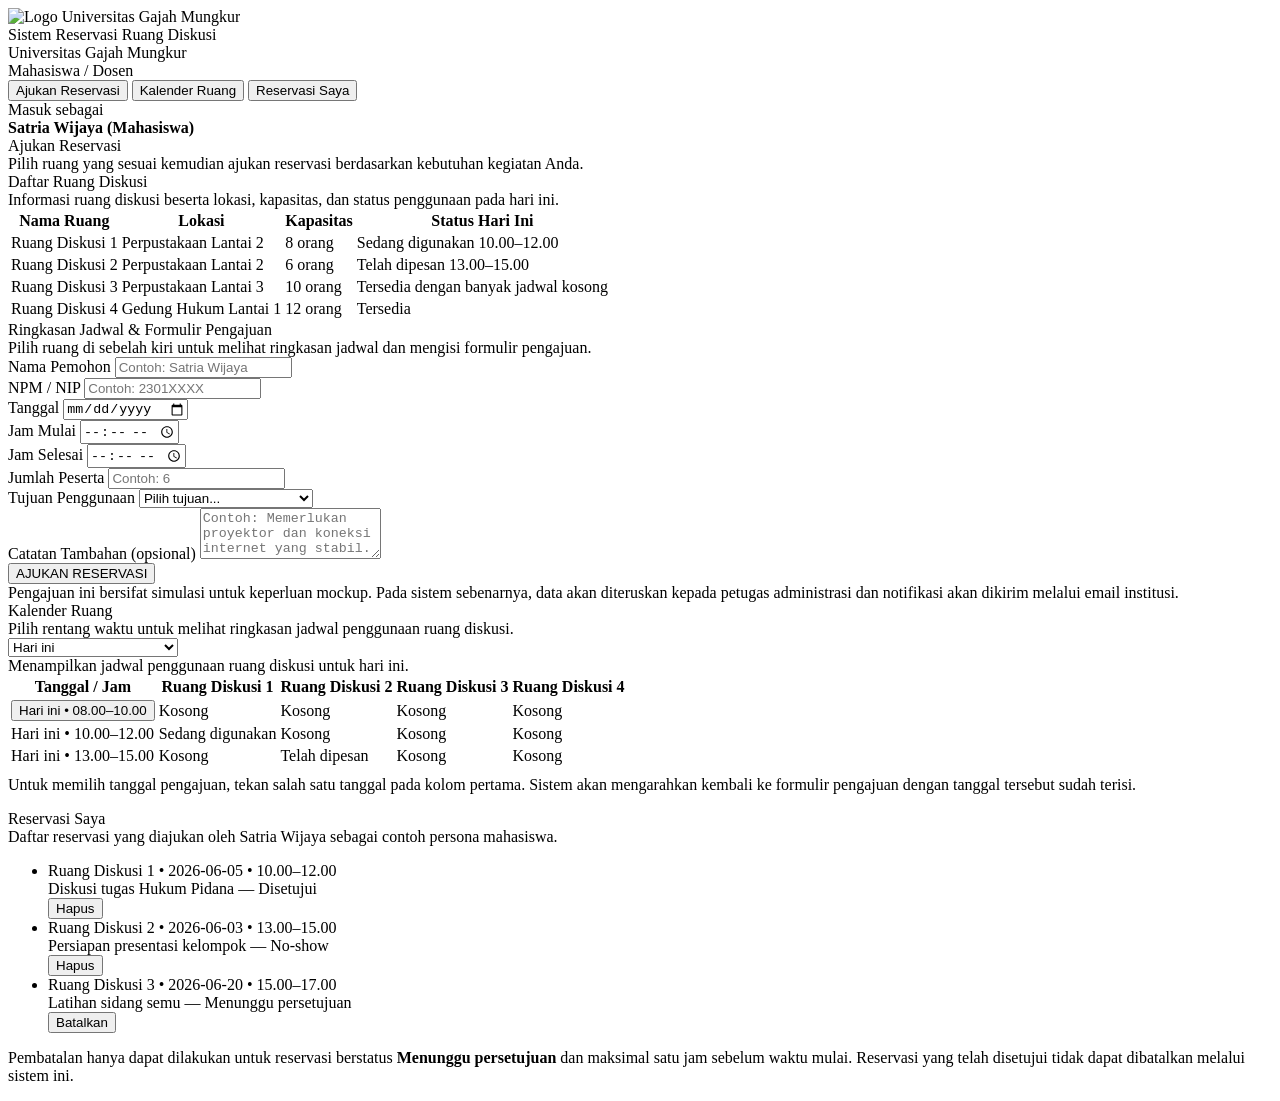
==== mahasiswa-dashboard.html @ 385577c7 "Add files via upload" ====
<!DOCTYPE html>
<html lang="id">
<head>
  <meta charset="UTF-8" />
  <title>Dashboard Mahasiswa – Sistem Reservasi Ruang Diskusi</title>
  <link rel="stylesheet" href="css/style-main.css">
</head>
<body class="app-body">
<div class="app-layout">
  <!-- Sidebar -->
  <aside class="app-sidebar">
    <div class="app-logo-block">
      <div class="login-logo-oval">
        <img src="assets/logo-ugmkrd.png" alt="Logo Universitas Gajah Mungkur">
      </div>
      <div class="app-logo-text">
        <div class="app-name">Sistem Reservasi Ruang Diskusi</div>
        <div class="app-univ">Universitas Gajah Mungkur</div>
      </div>
    </div>

    <div class="app-menu">
      <div class="app-menu-title">Mahasiswa / Dosen</div>
      <button class="app-menu-item active" data-page="home">Ajukan Reservasi</button>
      <button class="app-menu-item" data-page="calendar">Kalender Ruang</button>
      <button class="app-menu-item" data-page="mybookings">Reservasi Saya</button>
    </div>

    <div class="app-user-box">
      Masuk sebagai<br>
      <strong>Satria Wijaya (Mahasiswa)</strong>
    </div>
  </aside>

  <!-- Main -->
  <div class="app-main">
    <!-- Topbar -->
    <header class="app-topbar">
      <div>
        <div class="app-topbar-title" id="topbar-title">Ajukan Reservasi</div>
        <div class="app-topbar-sub" id="topbar-sub">
          Pilih ruang yang sesuai kemudian ajukan reservasi berdasarkan kebutuhan kegiatan Anda.
        </div>
      </div>
    </header>

    <!-- Content -->
    <main class="app-content">

      <!-- HALAMAN 1: Ajukan Reservasi -->
      <section id="page-home" class="page active">
        <section class="two-columns">
          <!-- Kiri: Daftar ruang -->
          <div class="card">
            <div class="card-header">
              <div>
                <div class="card-title">Daftar Ruang Diskusi</div>
                <div class="card-sub">
                  Informasi ruang diskusi beserta lokasi, kapasitas, dan status penggunaan pada hari ini.
                </div>
              </div>
            </div>
            <table id="rooms-table">
              <thead>
              <tr>
                <th>Nama Ruang</th>
                <th>Lokasi</th>
                <th>Kapasitas</th>
                <th>Status Hari Ini</th>
              </tr>
              </thead>
              <tbody>
              <tr data-room="Ruang Diskusi 1" data-status="sedang">
                <td>Ruang Diskusi 1</td>
                <td>Perpustakaan Lantai 2</td>
                <td>8 orang</td>
                <td>
                  <span class="badge-status status-sedang">
                    Sedang digunakan 10.00–12.00
                  </span>
                </td>
              </tr>
              <tr data-room="Ruang Diskusi 2" data-status="dipesan">
                <td>Ruang Diskusi 2</td>
                <td>Perpustakaan Lantai 2</td>
                <td>6 orang</td>
                <td>
                  <span class="badge-status status-menunggu">
                    Telah dipesan 13.00–15.00
                  </span>
                </td>
              </tr>
              <tr data-room="Ruang Diskusi 3" data-status="tersedia">
                <td>Ruang Diskusi 3</td>
                <td>Perpustakaan Lantai 3</td>
                <td>10 orang</td>
                <td>
                  <span class="badge-status status-disetujui">
                    Tersedia dengan banyak jadwal kosong
                  </span>
                </td>
              </tr>
              <tr data-room="Ruang Diskusi 4" data-status="tersedia">
                <td>Ruang Diskusi 4</td>
                <td>Gedung Hukum Lantai 1</td>
                <td>12 orang</td>
                <td>
                  <span class="badge-status status-disetujui">
                    Tersedia
                  </span>
                </td>
              </tr>
              </tbody>
            </table>
          </div>

          <!-- Kanan: Ringkasan + Form -->
          <div class="card">
            <div class="card-header">
              <div>
                <div class="card-title" id="selected-room-title">
                  Ringkasan Jadwal & Formulir Pengajuan
                </div>
                <div class="card-sub" id="selected-room-sub">
                  Pilih ruang di sebelah kiri untuk melihat ringkasan jadwal dan mengisi formulir pengajuan.
                </div>
              </div>
            </div>

            <!-- Alert feedback -->
            <div id="alert-box" class="alert-box" hidden></div>

            <!-- Mini Kalender -->
            <div id="mini-calendar-wrapper" class="mini-calendar" hidden>
              <div class="mini-calendar-title">Ringkasan Jadwal Hari Ini</div>
              <div class="mini-calendar-row">
                <div class="mini-slot slot-tersedia">08.00–10.00</div>
                <div class="mini-slot slot-terisi">10.00–12.00</div>
                <div class="mini-slot slot-terisi-merah">13.00–15.00</div>
                <div class="mini-slot slot-tersedia">15.00–17.00</div>
              </div>
              <div class="small-muted">
                Hijau menunjukkan jadwal yang masih tersedia, warna oranye menandakan jadwal yang telah dipesan,
                sedangkan warna merah tua menandakan jadwal yang sedang digunakan pada saat ini.
              </div>
            </div>

            <!-- Form -->
            <form id="form-reservasi">
              <div class="form-group">
                <label for="nama_pemohon">Nama Pemohon</label>
                <input type="text" id="nama_pemohon" class="form-input" placeholder="Contoh: Satria Wijaya">
              </div>
              <div class="form-group">
                <label for="identitas">NPM / NIP</label>
                <input type="text" id="identitas" class="form-input" placeholder="Contoh: 2301XXXX">
              </div>
              <div class="form-row">
                <div class="form-group">
                  <label for="tanggal">Tanggal</label>
                  <input type="date" id="tanggal" class="form-input">
                </div>
                <div class="form-group">
                  <label for="jam_mulai">Jam Mulai</label>
                  <input type="time" id="jam_mulai" class="form-input">
                </div>
                <div class="form-group">
                  <label for="jam_selesai">Jam Selesai</label>
                  <input type="time" id="jam_selesai" class="form-input">
                </div>
              </div>
              <div class="form-row">
                <div class="form-group">
                  <label for="jumlah_peserta">Jumlah Peserta</label>
                  <input type="number" id="jumlah_peserta" class="form-input" min="1" placeholder="Contoh: 6">
                </div>
                <div class="form-group">
                  <label for="tujuan">Tujuan Penggunaan</label>
                  <select id="tujuan" class="form-input">
                    <option value="">Pilih tujuan...</option>
                    <option>Diskusi tugas perkuliahan</option>
                    <option>Persiapan presentasi</option>
                    <option>Latihan sidang semu</option>
                    <option>Konsultasi tugas akhir</option>
                  </select>
                </div>
              </div>
              <div class="form-group">
                <label for="catatan">Catatan Tambahan (opsional)</label>
                <textarea id="catatan" class="form-input" rows="3"
                          placeholder="Contoh: Memerlukan proyektor dan koneksi internet yang stabil."></textarea>
              </div>
              <div class="form-actions">
                <button type="button" id="btn-ajukan" class="btn-primary form-submit-btn">
                  AJUKAN RESERVASI
                </button>
                <div class="small-muted">
                  Pengajuan ini bersifat simulasi untuk keperluan mockup. Pada sistem sebenarnya, data akan diteruskan
                  kepada petugas administrasi dan notifikasi akan dikirim melalui email institusi.
                </div>
              </div>
            </form>
          </div>
        </section>
      </section>

      <!-- HALAMAN 2: Kalender Ruang -->
      <section id="page-calendar" class="page">
        <div class="card">
          <div class="card-header">
            <div>
              <div class="card-title">Kalender Ruang</div>
              <div class="card-sub">
                Pilih rentang waktu untuk melihat ringkasan jadwal penggunaan ruang diskusi.
              </div>
            </div>
            <div>
              <select id="range-select" class="form-input" style="min-width: 170px;">
                <option value="today">Hari ini</option>
                <option value="week">7 hari ke depan</option>
                <option value="month">Bulan ini</option>
              </select>
            </div>
          </div>

          <div class="small-muted" id="range-caption">
            Menampilkan jadwal penggunaan ruang diskusi untuk hari ini.
          </div>

          <table class="calendar-table">
            <thead>
            <tr>
              <th>Tanggal / Jam</th>
              <th>Ruang Diskusi 1</th>
              <th>Ruang Diskusi 2</th>
              <th>Ruang Diskusi 3</th>
              <th>Ruang Diskusi 4</th>
            </tr>
            </thead>
            <tbody id="calendar-body">
            <!-- konten diisi via JavaScript -->
            </tbody>
          </table>

          <p class="small-muted" style="margin-top:8px;">
            Untuk memilih tanggal pengajuan, tekan salah satu tanggal pada kolom pertama.
            Sistem akan mengarahkan kembali ke formulir pengajuan dengan tanggal tersebut sudah terisi.
          </p>
        </div>
      </section>

      <!-- HALAMAN 3: Reservasi Saya -->
      <section id="page-mybookings" class="page">
        <div class="card">
          <div class="card-header">
            <div>
              <div class="card-title">Reservasi Saya</div>
              <div class="card-sub">
                Daftar reservasi yang diajukan oleh Satria Wijaya sebagai contoh persona mahasiswa.
              </div>
            </div>
          </div>
          <ul class="timeline" id="timeline-reservasi">
            <li class="timeline-item"
                data-status="Disetujui"
                data-tanggal="2026-06-05"
                data-jam-mulai="10:00">
              <div>
                <div class="timeline-main">
                  Ruang Diskusi 1 • 2026-06-05 • 10.00–12.00
                </div>
                <div class="timeline-sub">
                  Diskusi tugas Hukum Pidana —
                  <span class="label-status label-disetujui">Disetujui</span>
                </div>
              </div>
              <div class="timeline-actions">
                <button type="button" class="btn-secondary btn-hapus">
                  Hapus
                </button>
              </div>
            </li>

            <li class="timeline-item"
                data-status="No-show"
                data-tanggal="2026-06-03"
                data-jam-mulai="13:00">
              <div>
                <div class="timeline-main">
                  Ruang Diskusi 2 • 2026-06-03 • 13.00–15.00
                </div>
                <div class="timeline-sub">
                  Persiapan presentasi kelompok —
                  <span class="label-status label-noshow">No-show</span>
                </div>
              </div>
              <div class="timeline-actions">
                <button type="button" class="btn-secondary btn-hapus">
                  Hapus
                </button>
              </div>
            </li>

            <li class="timeline-item"
                data-status="Menunggu"
                data-tanggal="2026-06-20"
                data-jam-mulai="15:00">
              <div>
                <div class="timeline-main">
                  Ruang Diskusi 3 • 2026-06-20 • 15.00–17.00
                </div>
                <div class="timeline-sub">
                  Latihan sidang semu —
                  <span class="label-status label-menunggu">Menunggu persetujuan</span>
                </div>
              </div>
              <div class="timeline-actions">
                <button type="button" class="btn-secondary btn-batal">
                  Batalkan
                </button>
              </div>
            </li>
          </ul>
          <p class="small-muted" style="margin-top:8px;">
            Pembatalan hanya dapat dilakukan untuk reservasi berstatus
            <strong>Menunggu persetujuan</strong> dan maksimal satu jam sebelum waktu mulai.
            Reservasi yang telah disetujui tidak dapat dibatalkan melalui sistem ini.
          </p>
        </div>
      </section>
    </main>
  </div>
</div>

<script>
  // ===============================
  // Navigasi menu sidebar
  // ===============================
  const menuItems = document.querySelectorAll('.app-menu-item');
  const pages = document.querySelectorAll('.page');
  const topbarTitle = document.getElementById('topbar-title');
  const topbarSub = document.getElementById('topbar-sub');

  menuItems.forEach(btn => {
    btn.addEventListener('click', () => {
      menuItems.forEach(b => b.classList.remove('active'));
      btn.classList.add('active');

      const page = btn.getAttribute('data-page'); // home / calendar / mybookings

      pages.forEach(p => {
        p.classList.remove('active');
        if (p.id === 'page-' + page) p.classList.add('active');
      });

      if (page === 'home') {
        topbarTitle.textContent = 'Ajukan Reservasi';
        topbarSub.textContent =
          'Pilih ruang yang sesuai kemudian ajukan reservasi berdasarkan kebutuhan kegiatan Anda.';
      } else if (page === 'calendar') {
        topbarTitle.textContent = 'Kalender Ruang';
        topbarSub.textContent =
          'Tinjau jadwal penggunaan ruang dan pilih tanggal yang sesuai sebelum mengajukan reservasi.';
      } else {
        topbarTitle.textContent = 'Reservasi Saya';
        topbarSub.textContent =
          'Pantau status reservasi dan kelola pembatalan sesuai ketentuan yang berlaku.';
      }
    });
  });

  // ===============================
  // Ajukan Reservasi: pilih ruang
  // ===============================
  const rows = document.querySelectorAll('#rooms-table tbody tr');
  const selectedTitle = document.getElementById('selected-room-title');
  const selectedSub = document.getElementById('selected-room-sub');
  const miniCal = document.getElementById('mini-calendar-wrapper');
  const alertBox = document.getElementById('alert-box');
  let selectedRoomName = '';

  function showAlert(message, type = 'info') {
    alertBox.textContent = message;
    alertBox.className = 'alert-box ' + 'alert-' + type;
    alertBox.hidden = false;
  }

  function clearAlert() {
    alertBox.hidden = true;
  }

  rows.forEach(row => {
    row.addEventListener('click', () => {
      const roomName = row.getAttribute('data-room');
      const status = row.getAttribute('data-status'); // sedang / dipesan / tersedia

      // Reset highlight
      rows.forEach(r => r.classList.remove('selected-row', 'selected-row-merah'));

      if (status === 'sedang') {
        // Ruang sedang digunakan
        showAlert(
          'Ruang ini sedang digunakan pada rentang waktu tertentu. ' +
          'Silakan memilih ruang lain atau mengajukan pada jam yang berbeda.',
          'warning'
        );
        row.classList.add('selected-row-merah');
        selectedRoomName = '';
        miniCal.hidden = true;
        return;
      }

      // Ruang dipesan sebagian hari, masih boleh dipilih dengan perhatian
      if (status === 'dipesan') {
        showAlert(
          'Sebagian jadwal ruang ini telah dipesan. ' +
          'Silakan memperhatikan jadwal pada ringkasan sebelum mengajukan reservasi.',
          'info'
        );
      } else {
        clearAlert();
      }

      selectedRoomName = roomName;
      selectedTitle.textContent = 'Ringkasan Jadwal & Formulir – ' + roomName;
      selectedSub.textContent =
        'Silakan mengisi tanggal, jam, dan tujuan penggunaan untuk mengajukan reservasi ' + roomName + '.';
      miniCal.hidden = false;

      row.classList.add('selected-row');
      const namaField = document.getElementById('nama_pemohon');
      if (namaField) namaField.focus();
    });
  });

  // ===============================
  // Ajukan Reservasi: tombol dinamis + tambah ke Reservasi Saya
  // ===============================
  const btnAjukan = document.getElementById('btn-ajukan');
  const form = document.getElementById('form-reservasi');

  btnAjukan.addEventListener('click', () => {
    clearAlert();

    if (!selectedRoomName) {
      alert('Silakan memilih ruang diskusi terlebih dahulu pada tabel di sebelah kiri.');
      return;
    }

    const nama = document.getElementById('nama_pemohon').value.trim();
    const identitas = document.getElementById('identitas').value.trim();
    const tanggal = document.getElementById('tanggal').value;
    const jamMulai = document.getElementById('jam_mulai').value;
    const jamSelesai = document.getElementById('jam_selesai').value;
    const jumlah = document.getElementById('jumlah_peserta').value;
    const tujuan = document.getElementById('tujuan').value;

    if (!nama || !identitas || !tanggal || !jamMulai || !jamSelesai || !jumlah || !tujuan) {
      showAlert('Mohon melengkapi seluruh isian wajib pada formulir pengajuan.', 'warning');
      return;
    }

    // Simulasi loading
    btnAjukan.disabled = true;
    const originalText = btnAjukan.textContent;
    btnAjukan.textContent = 'Mengirim...';

    setTimeout(() => {
      btnAjukan.disabled = false;
      btnAjukan.textContent = originalText;

      const timelineList = document.getElementById('timeline-reservasi');
      if (timelineList) {
        const li = document.createElement('li');
        li.className = 'timeline-item';
        li.dataset.status = 'Menunggu';
        li.dataset.tanggal = tanggal;
        li.dataset.jamMulai = jamMulai;

        li.innerHTML = `
          <div>
            <div class="timeline-main">
              ${selectedRoomName} • ${tanggal} • ${jamMulai}–${jamSelesai}
            </div>
            <div class="timeline-sub">
              ${tujuan} —
              <span class="label-status label-menunggu">Menunggu persetujuan</span>
            </div>
          </div>
          <div class="timeline-actions">
            <button type="button" class="btn-secondary btn-batal">
              Batalkan
            </button>
          </div>
        `;

        timelineList.appendChild(li);
        attachHandlersForItem(li);
      }

      // Update status ruang yang baru diajukan (simulasi)
      rows.forEach(r => {
        if (r.getAttribute('data-room') === selectedRoomName) {
          r.setAttribute('data-status', 'dipesan');
          const badge = r.querySelector('.badge-status');
          if (badge) {
            badge.textContent = 'Ada pengajuan baru (menunggu)';
            badge.className = 'badge-status status-menunggu';
          }
        }
      });

      showAlert(
        'Pengajuan reservasi telah dikirim sebagai simulasi. ' +
        'Silakan menunggu pemberitahuan lebih lanjut dari petugas administrasi.',
        'success'
      );

      form.reset();
      selectedRoomName = '';
      miniCal.hidden = true;
    }, 800);
  });

  // ===============================
  // Kalender Ruang: dropdown & isi tabel dinamis
  // ===============================
  const rangeSelect = document.getElementById('range-select');
  const rangeCaption = document.getElementById('range-caption');
  const calendarBody = document.getElementById('calendar-body');

  const calendarData = {
    today: [
      {
        label: 'Hari ini • 08.00–10.00',
        tanggal: '2026-06-13',
        clickable: true,
        r1: 'Kosong',
        r1Status: 'disetujui',
        r2: 'Kosong',
        r2Status: 'disetujui',
        r3: 'Kosong',
        r3Status: 'disetujui',
        r4: 'Kosong',
        r4Status: 'disetujui'
      },
      {
        label: 'Hari ini • 10.00–12.00',
        tanggal: '',
        clickable: false,
        r1: 'Sedang digunakan',
        r1Status: 'sedang',
        r2: 'Kosong',
        r2Status: 'disetujui',
        r3: 'Kosong',
        r3Status: 'disetujui',
        r4: 'Kosong',
        r4Status: 'disetujui'
      },
      {
        label: 'Hari ini • 13.00–15.00',
        tanggal: '',
        clickable: false,
        r1: 'Kosong',
        r1Status: 'disetujui',
        r2: 'Telah dipesan',
        r2Status: 'menunggu',
        r3: 'Kosong',
        r3Status: 'disetujui',
        r4: 'Kosong',
        r4Status: 'disetujui'
      }
    ],
    week: [
      {
        label: 'Senin, 15 Jun 2026 • 08.00–10.00',
        tanggal: '2026-06-15',
        clickable: true,
        r1: 'Kosong',
        r1Status: 'disetujui',
        r2: 'Kosong',
        r2Status: 'disetujui',
        r3: 'Kosong',
        r3Status: 'disetujui',
        r4: 'Kosong',
        r4Status: 'disetujui'
      },
      {
        label: 'Rabu, 17 Jun 2026 • 13.00–15.00',
        tanggal: '2026-06-17',
        clickable: true,
        r1: 'Kosong',
        r1Status: 'disetujui',
        r2: 'Kelompok Pidana',
        r2Status: 'menunggu',
        r3: 'Kosong',
        r3Status: 'disetujui',
        r4: 'Kosong',
        r4Status: 'disetujui'
      },
      {
        label: 'Jumat, 19 Jun 2026 • 15.00–17.00',
        tanggal: '2026-06-19',
        clickable: true,
        r1: 'Kosong',
        r1Status: 'disetujui',
        r2: 'Kosong',
        r2Status: 'disetujui',
        r3: 'Sidang semu',
        r3Status: 'menunggu',
        r4: 'Kosong',
        r4Status: 'disetujui'
      }
    ],
    month: [
      {
        label: 'Minggu ke‑1 Bulan Ini',
        tanggal: '',
        clickable: false,
        r1: 'Padat siang hari',
        r1Status: 'menunggu',
        r2: 'Cukup longgar',
        r2Status: 'disetujui',
        r3: 'Beberapa no-show',
        r3Status: 'noshow',
        r4: 'Kosong sebagian besar',
        r4Status: 'disetujui'
      },
      {
        label: 'Minggu ke‑2 Bulan Ini',
        tanggal: '',
        clickable: false,
        r1: 'Cenderung penuh',
        r1Status: 'sedang',
        r2: 'Padat pagi',
        r2Status: 'menunggu',
        r3: 'Kosong',
        r3Status: 'disetujui',
        r4: 'Kosong',
        r4Status: 'disetujui'
      },
      {
        label: 'Minggu ke‑3 Bulan Ini',
        tanggal: '',
        clickable: false,
        r1: 'Kosong',
        r1Status: 'disetujui',
        r2: 'Kosong',
        r2Status: 'disetujui',
        r3: 'Kosong',
        r3Status: 'disetujui',
        r4: 'Kosong',
        r4Status: 'disetujui'
      }
    ]
  };

  function makeStatusBadge(text, statusKey) {
    let cls = 'status-disetujui';
    if (statusKey === 'sedang') cls = 'status-sedang';
    if (statusKey === 'menunggu') cls = 'status-menunggu';
    if (statusKey === 'noshow') cls = 'status-noshow';
    return '<span class="badge-status ' + cls + '">' + text + '</span>';
  }

  function renderCalendar(rangeKey) {
    const rowsData = calendarData[rangeKey];
    calendarBody.innerHTML = '';

    rowsData.forEach(row => {
      const tr = document.createElement('tr');

      const tdLabel = document.createElement('td');
      if (row.clickable && row.tanggal) {
        const btn = document.createElement('button');
        btn.type = 'button';
        btn.className = 'calendar-date';
        btn.setAttribute('data-tanggal', row.tanggal);
        btn.textContent = row.label;

        btn.addEventListener('click', () => {
          const tanggal = btn.getAttribute('data-tanggal');
          const formTanggal = document.getElementById('tanggal');
          if (formTanggal) formTanggal.value = tanggal;

          pages.forEach(p => p.classList.remove('active'));
          document.getElementById('page-home').classList.add('active');

          menuItems.forEach(m => m.classList.remove('active'));
          document.querySelector('.app-menu-item[data-page="home"]').classList.add('active');

          topbarTitle.textContent = 'Ajukan Reservasi';
          topbarSub.textContent =
            'Pilih ruang yang sesuai kemudian ajukan reservasi berdasarkan kebutuhan kegiatan Anda.';

          const jamMulai = document.getElementById('jam_mulai');
          if (jamMulai) jamMulai.focus();

          showAlert(
            'Tanggal pada formulir telah disesuaikan dengan pilihan Anda di menu Kalender Ruang.',
            'info'
          );
        });

        tdLabel.appendChild(btn);
      } else {
        tdLabel.textContent = row.label;
      }
      tr.appendChild(tdLabel);

      const tdR1 = document.createElement('td');
      tdR1.innerHTML = makeStatusBadge(row.r1, row.r1Status);
      tr.appendChild(tdR1);

      const tdR2 = document.createElement('td');
      tdR2.innerHTML = makeStatusBadge(row.r2, row.r2Status);
      tr.appendChild(tdR2);

      const tdR3 = document.createElement('td');
      tdR3.innerHTML = makeStatusBadge(row.r3, row.r3Status);
      tr.appendChild(tdR3);

      const tdR4 = document.createElement('td');
      tdR4.innerHTML = makeStatusBadge(row.r4, row.r4Status);
      tr.appendChild(tdR4);

      calendarBody.appendChild(tr);
    });
  }

  rangeSelect.addEventListener('change', () => {
    const value = rangeSelect.value;
    if (value === 'today') {
      rangeCaption.textContent = 'Menampilkan jadwal penggunaan ruang diskusi untuk hari ini.';
    } else if (value === 'week') {
      rangeCaption.textContent = 'Menampilkan ringkasan jadwal penggunaan ruang diskusi untuk tujuh hari ke depan.';
    } else {
      rangeCaption.textContent = 'Menampilkan ringkasan jadwal penggunaan ruang diskusi untuk bulan ini.';
    }
    renderCalendar(value);
  });

  renderCalendar('today');

  // ===============================
  // Reservasi Saya: Batalkan + Hapus
  // ===============================
  const timeline = document.getElementById('timeline-reservasi');

  function canCancel(item) {
    const status = item.dataset.status;
    if (status !== 'Menunggu') {
      alert('Reservasi ini tidak dapat dibatalkan karena tidak berstatus "Menunggu persetujuan".');
      return false;
    }

    const tanggalStr = item.dataset.tanggal;
    const jamMulaiStr = item.dataset.jamMulai;

    if (!tanggalStr || !jamMulaiStr) return true;

    const now = new Date();
    const mulai = new Date(tanggalStr + 'T' + jamMulaiStr + ':00');

    const selisihMs = mulai - now;
    const satuJamMs = 60 * 60 * 1000;

    if (selisihMs < satuJamMs) {
      alert('Reservasi hanya dapat dibatalkan maksimal satu jam sebelum waktu mulai.');
      return false;
    }
    return true;
  }

  function attachHandlersForItem(li) {
    const btnBatal = li.querySelector('.btn-batal');
    const btnHapus = li.querySelector('.btn-hapus');

    if (btnBatal) {
      btnBatal.addEventListener('click', () => {
        if (!canCancel(li)) return;
        if (!confirm('Apakah Anda yakin ingin membatalkan reservasi ini?')) return;

        li.dataset.status = 'Dibatalkan';
        const label = li.querySelector('.label-status');
        if (label) {
          label.textContent = 'Dibatalkan oleh pengguna';
          label.className = 'label-status label-dibatalkan';
        }
        li.querySelector('.timeline-actions').innerHTML =
          '<span class="small-muted">Dibatalkan</span>';
      });
    }

    if (btnHapus) {
      btnHapus.addEventListener('click', () => {
        if (!confirm('Hapus reservasi ini dari daftar riwayat di tampilan Anda?')) return;
        li.remove();
      });
    }
  }

  document.querySelectorAll('#timeline-reservasi .timeline-item')
    .forEach(attachHandlersForItem);
</script>
</body>
</html>
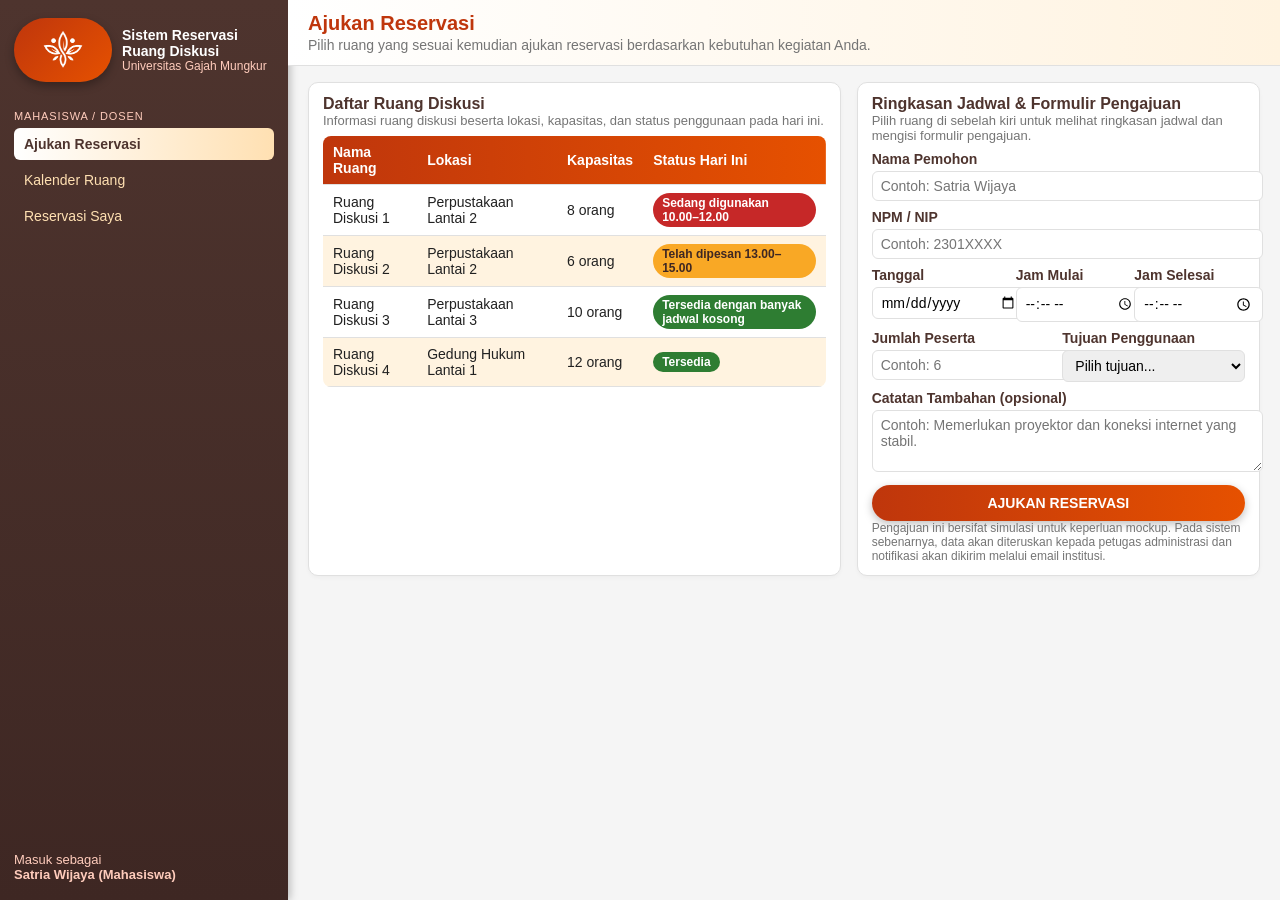
==== commit aa5ac439: "Update mahasiswa-dashboard.html" ====
--- a/mahasiswa-dashboard.html
+++ b/mahasiswa-dashboard.html
@@ -3,7 +3,7 @@
 <head>
   <meta charset="UTF-8" />
   <title>Dashboard Mahasiswa – Sistem Reservasi Ruang Diskusi</title>
-  <link rel="stylesheet" href="css/style-main.css">
+  <link rel="stylesheet" href="style-main.css">
 </head>
 <body class="app-body">
 <div class="app-layout">
@@ -11,7 +11,7 @@
   <aside class="app-sidebar">
     <div class="app-logo-block">
       <div class="login-logo-oval">
-        <img src="assets/logo-ugmkrd.png" alt="Logo Universitas Gajah Mungkur">
+        <img src="logo-ugmkrd.png" alt="Logo Universitas Gajah Mungkur">
       </div>
       <div class="app-logo-text">
         <div class="app-name">Sistem Reservasi Ruang Diskusi</div>
@@ -804,4 +804,4 @@
     .forEach(attachHandlersForItem);
 </script>
 </body>
-</html>+</html>
--- a/style-main.css
+++ b/style-main.css
@@ -0,0 +1,646 @@
+:root {
+  --primary: #E65100;
+  --primary-soft: #FFF3E0;
+  --primary-dark: #BF360C;
+  --bg: #FFF8F2;
+  --surface: #FFFFFF;
+  --border: #E0E0E0;
+  --text-main: #212121;
+  --text-muted: #757575;
+  --success: #2E7D32;
+  --warning: #F9A825;
+  --danger: #C62828;
+}
+
+/* ===== Global ===== */
+body {
+  margin: 0;
+  font-family: "Segoe UI", Arial, sans-serif;
+  color: var(--text-main);
+}
+
+/* ===== Background login / landing ===== */
+body.landing-body {
+  background: linear-gradient(135deg, #FFB74D, #F57C00);
+}
+
+/* ===== Tombol umum ===== */
+.btn-primary,
+.btn-secondary {
+  text-decoration: none;
+  display: inline-block;
+  padding: 10px 18px;
+  border-radius: 999px;
+  font-size: 14px;
+  font-weight: 700;
+  cursor: pointer;
+  transition: transform 0.08s ease, box-shadow 0.08s ease, filter 0.08s ease;
+}
+
+.btn-primary {
+  background: linear-gradient(90deg, var(--primary-dark), var(--primary));
+  color: #FFFFFF;
+  box-shadow: 0 3px 8px rgba(0,0,0,0.25);
+  border: none;
+}
+
+.btn-primary:hover {
+  filter: brightness(1.05);
+  transform: translateY(-1px);
+  box-shadow: 0 5px 12px rgba(0,0,0,0.28);
+}
+
+.btn-secondary {
+  background: #ECEFF1;
+  color: #263238;
+  border: 1px solid #B0BEC5;
+  box-shadow: 0 2px 4px rgba(0,0,0,0.12);
+}
+
+.btn-secondary:hover {
+  filter: brightness(0.98);
+  transform: translateY(-1px);
+  box-shadow: 0 4px 8px rgba(0,0,0,0.16);
+}
+
+/* ===== Landing (opsional) ===== */
+.landing-container {
+  min-height: 100vh;
+  display: flex;
+  flex-direction: column;
+  align-items: center;
+  justify-content: center;
+  text-align: center;
+  padding: 24px;
+}
+
+.landing-container h1 {
+  font-size: 28px;
+  margin-bottom: 4px;
+  color: var(--primary-dark);
+  font-weight: 700;
+}
+
+.landing-container h2 {
+  font-size: 18px;
+  margin-top: 0;
+  margin-bottom: 16px;
+  color: #4E342E;
+  font-weight: 600;
+}
+
+.landing-container p {
+  font-size: 14px;
+  color: var(--text-muted);
+  margin-bottom: 20px;
+}
+
+.landing-buttons {
+  display: flex;
+  gap: 12px;
+  flex-wrap: wrap;
+  justify-content: center;
+}
+
+/* ===== Layout login ===== */
+.login-wrapper {
+  min-height: 100vh;
+  display: flex;
+  align-items: center;
+  justify-content: center;
+  padding: 24px;
+}
+
+.login-card {
+  width: 380px;
+  max-width: 100%;
+  background: #FFFFFF;
+  border-radius: 16px;
+  box-shadow:
+    0 16px 40px rgba(0,0,0,0.18),
+    0 0 0 1px rgba(255,255,255,0.8);
+  padding: 26px 26px 22px;
+}
+
+/* Header login */
+.login-header {
+  display: flex;
+  align-items: center;
+  gap: 12px;
+  margin-bottom: 18px;
+}
+
+/* Logo oval */
+.login-logo-oval {
+  width: 140px;
+  height: 64px;
+  border-radius: 999px;
+  background: linear-gradient(135deg, var(--primary-dark), var(--primary));
+  display: flex;
+  align-items: center;
+  justify-content: center;
+  box-shadow: 0 4px 10px rgba(0,0,0,0.30);
+  overflow: hidden;
+}
+
+.login-logo-oval img {
+  width: 80%;
+  height: auto;
+  object-fit: contain;
+}
+
+.login-title-block {
+  display: flex;
+  flex-direction: column;
+}
+
+.login-app-name {
+  font-size: 14px;
+  font-weight: 700;
+  color: #4E342E;
+}
+
+.login-univ-name {
+  font-size: 12px;
+  color: var(--text-muted);
+}
+
+/* Form login */
+.login-form {
+  display: flex;
+  flex-direction: column;
+  gap: 6px;
+  margin-top: 4px;
+}
+
+.login-label {
+  font-size: 12px;
+  font-weight: 600;
+  color: #4E342E;
+}
+
+.login-input {
+  width: 100%;
+  padding: 8px 10px;
+  border-radius: 8px;
+  border: 1px solid var(--border);
+  font-size: 13px;
+  font-family: inherit;
+  margin-bottom: 4px;
+  background-color: #FAFAFA;
+  transition: border-color 0.1s ease, box-shadow 0.1s ease, background-color 0.1s ease;
+}
+
+.login-input:focus {
+  outline: none;
+  border-color: var(--primary);
+  background-color: #FFFFFF;
+  box-shadow: 0 0 0 1px rgba(230,81,0,0.18);
+}
+
+.login-btn {
+  width: 100%;
+  margin-top: 8px;
+}
+
+.login-small-link {
+  font-size: 11px;
+  color: var(--text-muted);
+  margin-top: 6px;
+}
+
+.login-divider {
+  margin: 18px 0 12px;
+  border: none;
+  border-top: 1px solid #EEEEEE;
+}
+
+.login-guest-section {
+  text-align: center;
+}
+
+.login-guest-text {
+  font-size: 12px;
+  color: #FBE9E7;
+  margin-bottom: 8px;
+}
+
+.login-guest-btn {
+  width: 100%;
+}
+
+@media (max-width: 480px) {
+  .login-card {
+    padding: 20px 18px 18px;
+  }
+
+  .login-logo-oval {
+    width: 120px;
+    height: 56px;
+  }
+}
+
+/* ===================================== */
+/* ===== Layout aplikasi dashboard ===== */
+/* ===================================== */
+.app-body {
+  margin: 0;
+  background: #F5F5F5;
+}
+
+.app-layout {
+  display: flex;
+  min-height: 100vh;
+}
+
+/* Sidebar */
+.app-sidebar {
+  width: 260px;
+  background: linear-gradient(180deg, #4E342E, #3E2723);
+  color: #FFFFFF;
+  padding: 18px 14px;
+  box-shadow: 2px 0 8px rgba(0,0,0,0.25);
+  display: flex;
+  flex-direction: column;
+}
+
+.app-logo-block {
+  display: flex;
+  align-items: center;
+  gap: 10px;
+  margin-bottom: 20px;
+}
+
+.app-logo-text .app-name {
+  font-size: 14px;
+  font-weight: 700;
+}
+
+.app-logo-text .app-univ {
+  font-size: 12px;
+  color: #FFCCBC;
+}
+
+.app-user-box {
+  margin-top: auto;
+  font-size: 13px;
+  color: #FFCCBC;
+}
+
+/* Menu sidebar */
+.app-menu {
+  margin-top: 8px;
+}
+
+.app-menu-title {
+  font-size: 11px;
+  text-transform: uppercase;
+  letter-spacing: 0.08em;
+  color: #FFCCBC;
+  margin-bottom: 6px;
+}
+
+.app-menu-item {
+  width: 100%;
+  text-align: left;
+  padding: 8px 10px;
+  margin-bottom: 4px;
+  border-radius: 6px;
+  border: none;
+  background: transparent;
+  color: #FFE0B2;
+  font-size: 14px;
+  font-weight: 500;
+  cursor: pointer;
+}
+
+.app-menu-item:hover {
+  background-color: rgba(255,255,255,0.10);
+}
+
+.app-menu-item.active {
+  background: linear-gradient(90deg, #FFFFFF, #FFE0B2);
+  color: #4E342E;
+  font-weight: 700;
+}
+
+/* Main area */
+.app-main {
+  flex: 1;
+  display: flex;
+  flex-direction: column;
+}
+
+.app-topbar {
+  background: linear-gradient(90deg, #FFFFFF, #FFF3E0);
+  border-bottom: 1px solid var(--border);
+  padding: 12px 20px;
+}
+
+.app-topbar-title {
+  font-size: 20px;
+  font-weight: 700;
+  color: var(--primary-dark);
+}
+
+.app-topbar-sub {
+  font-size: 14px;
+  color: var(--text-muted);
+  margin-top: 2px;
+}
+
+.app-content {
+  padding: 16px 20px 24px;
+}
+
+/* Card & grid */
+.card {
+  background-color: var(--surface);
+  border-radius: 10px;
+  border: 1px solid var(--border);
+  padding: 12px 14px;
+  box-shadow: 0 2px 4px rgba(0,0,0,0.03);
+}
+
+.card-header {
+  display:flex;
+  justify-content:space-between;
+  align-items:center;
+  margin-bottom:8px;
+}
+
+.card-title {
+  font-size:16px;
+  font-weight:700;
+  color:#4E342E;
+}
+
+.card-sub {
+  font-size:13px;
+  color:var(--text-muted);
+}
+
+.two-columns {
+  display:grid;
+  grid-template-columns: 2fr 1.4fr;
+  gap:16px;
+}
+
+/* Halaman dalam dashboard */
+.page {
+  display: none;
+}
+
+.page.active {
+  display: block;
+}
+
+/* Tabel */
+table {
+  width: 100%;
+  border-collapse: collapse;
+  font-size: 14px;
+  border-radius: 8px;
+  overflow: hidden;
+}
+
+thead {
+  background: linear-gradient(90deg, var(--primary-dark), var(--primary));
+  color:#FFFFFF;
+}
+
+th, td {
+  padding: 8px 10px;
+  text-align: left;
+  border-bottom: 1px solid var(--border);
+}
+
+tbody tr:nth-child(even) { background-color: #FFF3E0; }
+tbody tr:hover { background-color:#FFE0B2; cursor:pointer; }
+
+.calendar-table td {
+  text-align: center;
+}
+
+/* Status badge */
+.badge-status{
+  display:inline-block;
+  padding:3px 9px;
+  border-radius:999px;
+  font-size:12px;
+  font-weight:700;
+  color:#FFFFFF;
+}
+
+.status-sedang{background:var(--danger);}
+.status-menunggu{background:#F9A825; color:#3E2723;}
+.status-disetujui{background:#2E7D32;}
+.status-noshow{background:#6D4C41;}
+
+/* Mini kalender */
+.mini-calendar {
+  font-size:13px;
+  border-radius:8px;
+  border:1px solid var(--border);
+  padding:8px;
+  background-color:#FFFDF8;
+  margin-bottom:10px;
+}
+
+.mini-calendar-title {
+  font-weight:700;
+  margin-bottom:4px;
+  color:#4E342E;
+}
+
+.mini-calendar-row {
+  display:flex;
+  justify-content:space-between;
+  margin-bottom:4px;
+}
+
+.mini-slot {
+  flex:1;
+  text-align:center;
+  margin:0 2px;
+  padding:3px 4px;
+  border-radius:4px;
+  font-weight:600;
+  font-size:12px;
+}
+
+.slot-terisi {
+  background:#FFCC80;
+  color:#3E2723;
+}
+
+.slot-terisi-merah{
+  background:#FF7043;
+  color:#FFFFFF;
+}
+
+.slot-tersedia {
+  background:#C8E6C9;
+  color:#1B5E20;
+}
+
+/* Alert box */
+.alert-box {
+  font-size:13px;
+  padding:8px 10px;
+  border-radius:6px;
+  margin-bottom:8px;
+}
+
+.alert-info {
+  background:#E3F2FD;
+  color:#1565C0;
+  border:1px solid #BBDEFB;
+}
+
+.alert-warning {
+  background:#FFF8E1;
+  color:#F57F17;
+  border:1px solid #FFECB3;
+}
+
+.alert-success {
+  background:#E8F5E9;
+  color:#2E7D32;
+  border:1px solid #C8E6C9;
+}
+
+/* Form */
+.form-group {
+  margin-bottom:8px;
+  font-size:14px;
+}
+
+.form-group label {
+  display:block;
+  margin-bottom:4px;
+  font-weight:600;
+  color:#4E342E;
+}
+
+.form-input {
+  width:100%;
+  padding:6px 8px;
+  border-radius:6px;
+  border:1px solid var(--border);
+  font-size:14px;
+  font-family:inherit;
+}
+
+.form-row {
+  display:flex;
+  gap:8px;
+}
+
+.form-row .form-group { flex:1; }
+
+.form-actions {
+  margin-top:10px;
+}
+
+.form-submit-btn {
+  width: 100%;
+}
+
+/* Highlight baris ruang */
+.selected-row {
+  outline: 2px solid var(--primary);
+}
+
+.selected-row-merah{
+  outline: 2px solid var(--danger);
+}
+
+/* Kalender ruang: tombol tanggal */
+.calendar-date {
+  background:#FFFFFF;
+  border:1px solid var(--border);
+  border-radius:999px;
+  padding:3px 10px;
+  font-size:13px;
+  cursor:pointer;
+  margin-bottom:4px;
+}
+
+.calendar-date:hover{
+  background:#FFF3E0;
+}
+
+/* Timeline (Reservasi Saya) */
+.timeline {
+  list-style:none;
+  margin:0;
+  padding:0;
+  font-size:14px;
+}
+
+.timeline-item {
+  padding:8px 0;
+  border-bottom:1px solid #F3E5F5;
+  display:flex;
+  justify-content:space-between;
+  align-items:flex-start;
+  gap:8px;
+}
+
+.timeline-main {
+  font-weight:600;
+  font-size:15px;
+}
+
+.timeline-sub {
+  font-size:14px;
+  color:var(--text-muted);
+}
+
+.timeline-actions {
+  white-space:nowrap;
+}
+
+/* Label status di Reservasi Saya */
+.label-status{
+  font-weight:700;
+}
+
+.label-disetujui{
+  color:var(--success);
+}
+
+.label-menunggu{
+  color:var(--text-muted);
+}
+
+.label-noshow{
+  color:#F57F17;
+}
+
+.label-dibatalkan{
+  color:#607D8B;
+}
+
+/* Teks kecil */
+.small-muted {
+  font-size:12px;
+  color:var(--text-muted);
+}
+
+/* Responsif dashboard */
+@media (max-width: 960px){
+  .two-columns{grid-template-columns:1fr;}
+}
+
+@media (max-width: 768px){
+  .app-layout{flex-direction:column;}
+  .app-sidebar{
+    width:100%;
+    flex-direction:row;
+    align-items:center;
+    justify-content:space-between;
+  }
+  .app-user-box{margin-top:0;}
+}
